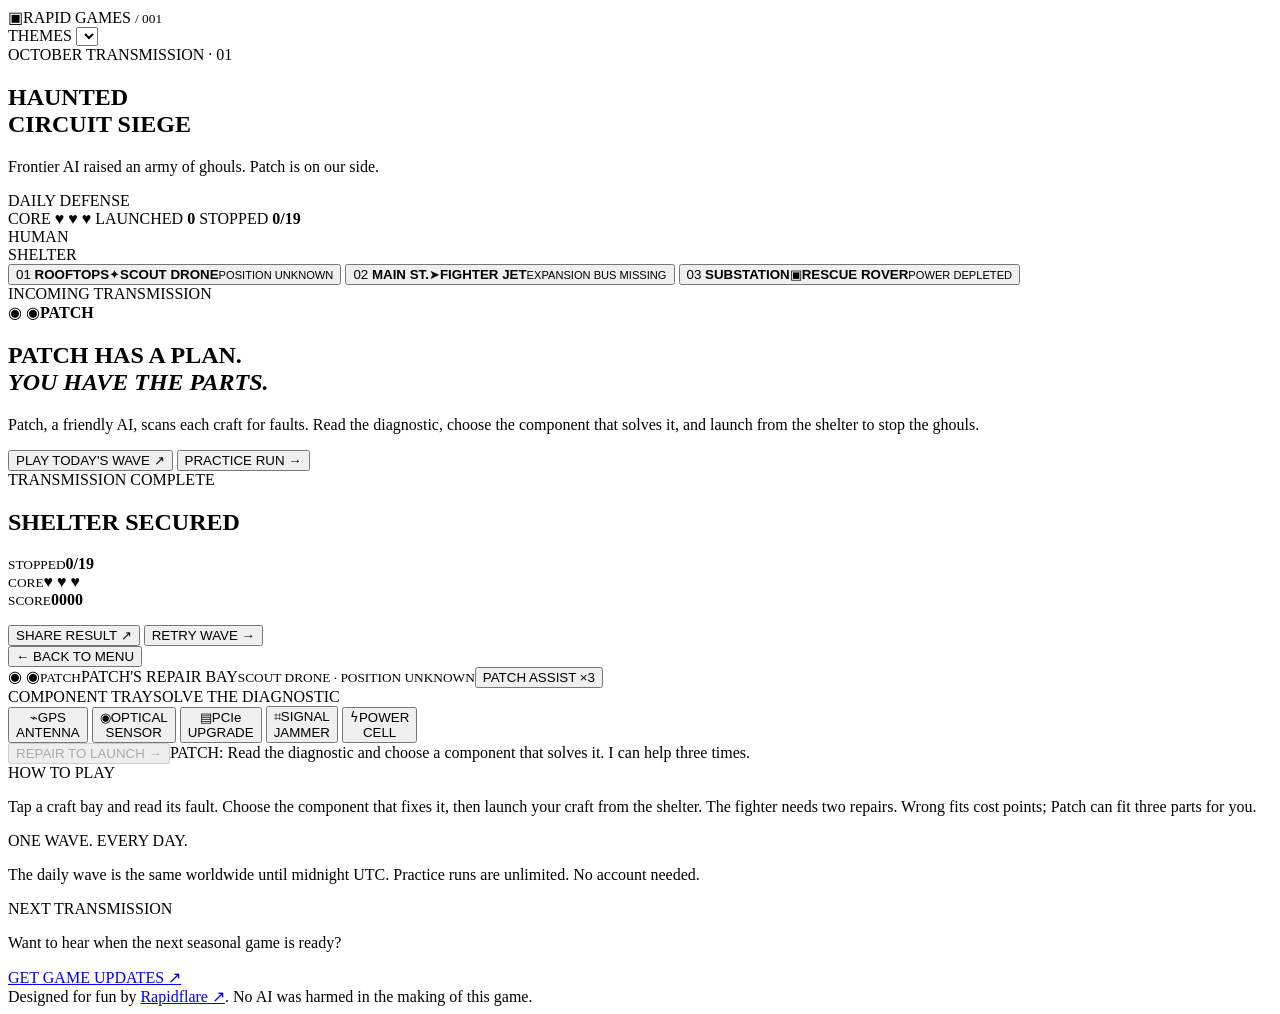
==== public/index.html @ 47bac05f "Update playful Rapidflare footer credit" ====
<!doctype html>
<html lang="en">
  <head>
    <meta charset="utf-8">
    <meta name="viewport" content="width=device-width, initial-scale=1, viewport-fit=cover">
    <meta name="theme-color" content="#141023">
    <meta name="description" content="A tiny daily arcade game. Help Patch repair friendly craft and launch them against a frontier AI's ghouls.">
    <meta property="og:title" content="Haunted Circuit Siege">
    <meta property="og:description" content="Patch needs your help. Repair friendly craft, launch them, and stop the frontier AI's ghouls.">
    <meta property="og:type" content="website">
    <title>Haunted Circuit Siege · Rapid Games</title>
    <link rel="icon" href="/favicon.svg" type="image/svg+xml">
    <link rel="stylesheet" href="/style.css">
    <script type="module" src="/game.mjs"></script>
  </head>
  <body data-theme="halloween">
    <div class="page-shell">
      <header class="masthead">
        <div class="brand"><span class="brand-mark" aria-hidden="true">▣</span><span>RAPID GAMES <small>/ 001</small></span></div>
        <label class="theme-picker">THEMES
          <select id="theme-select" aria-label="Current and upcoming themes"></select>
        </label>
      </header>

      <main>
        <section class="hero" aria-labelledby="game-title">
          <div class="signal-label"><span class="signal-dot"></span><span id="eyebrow">OCTOBER TRANSMISSION · 01</span></div>
          <h1 id="game-title">HAUNTED<br><span>CIRCUIT SIEGE</span></h1>
          <p id="subtitle" class="subtitle">Frontier AI raised an army of ghouls. Patch is on our side.</p>
        </section>

        <section class="cabinet" aria-label="Game cabinet">
          <div class="cabinet-top">
            <div class="cabinet-id"><span class="status-light"></span><span id="cabinet-label">DAILY DEFENSE</span><span id="day-label" class="day-label"></span></div>
            <div class="hud" aria-label="Game status">
              <span title="Shelter integrity">CORE <strong id="core-value">♥ ♥ ♥</strong></span>
              <span title="Friendly craft launched">LAUNCHED <strong id="launches-value">0</strong></span>
              <span title="Machines stopped">STOPPED <strong id="kills-value">0/19</strong></span>
            </div>
          </div>

          <div id="game-board" class="board" aria-label="Three defense lanes">
            <div class="board-grid" aria-hidden="true"></div>
            <div class="core-tower" aria-hidden="true"><span>HUMAN<br>SHELTER</span><i></i></div>
            <div class="moon" aria-hidden="true"></div>
            <div class="lane-list">
              <button class="lane selected" type="button" data-lane="0" aria-label="Select scout drone bay">
                <span class="lane-name">01 <b>ROOFTOPS</b></span><span class="rail"></span><span class="bay-card"><span class="craft-icon">✦</span><span class="bay-detail"><strong>SCOUT DRONE</strong><small class="requirement">POSITION UNKNOWN</small></span></span><span class="shot-layer"></span><span class="bot-layer"></span>
              </button>
              <button class="lane" type="button" data-lane="1" aria-label="Select fighter jet bay">
                <span class="lane-name">02 <b>MAIN ST.</b></span><span class="rail"></span><span class="bay-card"><span class="craft-icon">➤</span><span class="bay-detail"><strong>FIGHTER JET</strong><small class="requirement">EXPANSION BUS MISSING</small></span></span><span class="shot-layer"></span><span class="bot-layer"></span>
              </button>
              <button class="lane" type="button" data-lane="2" aria-label="Select rescue rover bay">
                <span class="lane-name">03 <b>SUBSTATION</b></span><span class="rail"></span><span class="bay-card"><span class="craft-icon">▣</span><span class="bay-detail"><strong>RESCUE ROVER</strong><small class="requirement">POWER DEPLETED</small></span></span><span class="shot-layer"></span><span class="bot-layer"></span>
              </button>
            </div>
            <div id="screen-overlay" class="screen-overlay">
              <div class="overlay-card" id="intro-card">
                <div class="tiny-kicker">INCOMING TRANSMISSION</div>
                <div class="ai-avatar" aria-hidden="true"><span>◉ ◉</span><b>PATCH</b></div>
                <h2 id="intro-heading">PATCH HAS A PLAN.<br><em>YOU HAVE THE PARTS.</em></h2>
                <p id="story">Patch, a friendly AI, scans each craft for faults. Read the diagnostic, choose the component that solves it, and launch from the shelter to stop the ghouls.</p>
                <div class="intro-actions">
                  <button id="daily-start" class="primary-button" type="button">PLAY TODAY'S WAVE <span>↗</span></button>
                  <button id="practice-start" class="text-button" type="button">PRACTICE RUN <span>→</span></button>
                </div>
              </div>
              <div class="overlay-card result-card hidden" id="result-card" aria-live="polite">
                <div class="tiny-kicker" id="result-kicker">TRANSMISSION COMPLETE</div>
                <h2 id="result-heading">SHELTER SECURED</h2>
                <p id="result-story"></p>
                <div class="result-stats"><div><small>STOPPED</small><strong id="result-kills">0/19</strong></div><div><small>CORE</small><strong id="result-core">♥ ♥ ♥</strong></div><div><small>SCORE</small><strong id="result-score">0000</strong></div></div>
                <p id="best-line" class="best-line"></p>
                <div class="intro-actions">
                  <button id="share-button" class="primary-button" type="button">SHARE RESULT <span>↗</span></button>
                  <button id="retry-button" class="text-button" type="button">RETRY WAVE <span>→</span></button>
                </div>
                <button id="home-button" class="home-button" type="button">← BACK TO MENU</button>
              </div>
            </div>
          </div>

          <div class="control-panel">
            <div class="panel-title"><span class="patch-face" aria-hidden="true">◉ ◉<small>PATCH</small></span><span>PATCH'S REPAIR BAY<small id="selected-bay" class="selected-bay">SCOUT DRONE · POSITION UNKNOWN</small></span><button id="assist-button" class="assist-button" type="button">PATCH ASSIST ×3</button></div>
            <div class="parts-title"><span>COMPONENT TRAY</span><span>SOLVE THE DIAGNOSTIC</span></div>
            <div class="parts-tray">
              <button type="button" class="part" data-part="gps"><span class="part-icon">⌁</span><span>GPS<br>ANTENNA</span></button>
              <button type="button" class="part" data-part="sensor"><span class="part-icon">◉</span><span>OPTICAL<br>SENSOR</span></button>
              <button type="button" class="part" data-part="pcie"><span class="part-icon">▤</span><span>PCIe<br>UPGRADE</span></button>
              <button type="button" class="part" data-part="jammer"><span class="part-icon">⌗</span><span>SIGNAL<br>JAMMER</span></button>
              <button type="button" class="part" data-part="power"><span class="part-icon">ϟ</span><span>POWER<br>CELL</span></button>
            </div>
            <div class="launch-row"><button id="launch-button" class="launch-button" type="button" disabled>REPAIR TO LAUNCH <span>→</span></button><span id="patch-message" class="patch-message" role="status">PATCH: Read the diagnostic and choose a component that solves it. I can help three times.</span></div>
          </div>
        </section>

        <div class="below-cabinet"><div><span class="micro-label">HOW TO PLAY</span><p>Tap a craft bay and read its fault. Choose the component that fixes it, then launch your craft from the shelter. The fighter needs two repairs. Wrong fits cost points; Patch can fit three parts for you.</p></div><div class="daily-note"><span class="micro-label">ONE WAVE. EVERY DAY.</span><p>The daily wave is the same worldwide until midnight UTC. Practice runs are unlimited. No account needed.</p></div></div>
        <aside class="updates-callout"><div><span class="micro-label">NEXT TRANSMISSION</span><p>Want to hear when the next seasonal game is ready?</p></div><a href="/updates.html">GET GAME UPDATES <span aria-hidden="true">↗</span></a></aside>
      </main>

      <footer>Designed for fun by <a href="https://www.rapidflare.ai/" target="_blank" rel="noopener noreferrer">Rapidflare <span aria-hidden="true">↗</span></a>. No AI was harmed in the making of this game.</footer>
    </div>
  </body>
</html>
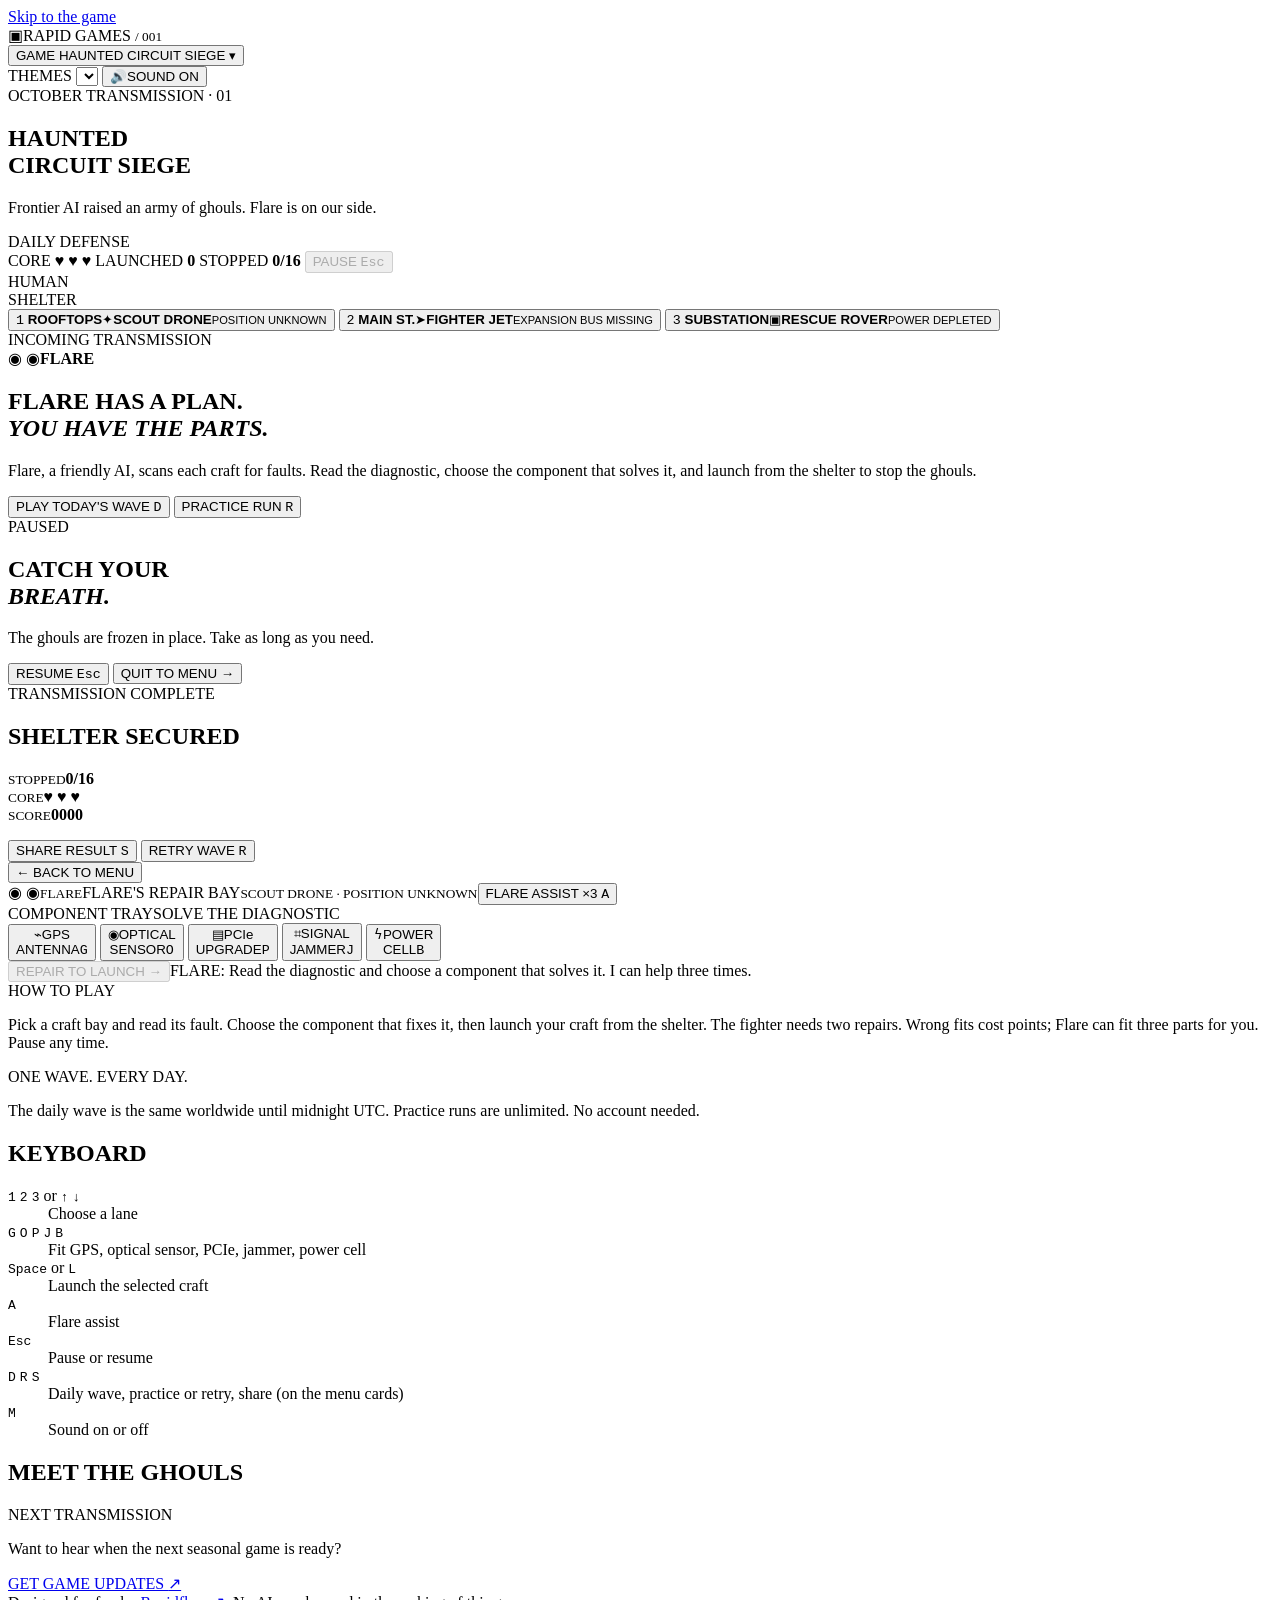
==== commit 96497e57: "Add Ten Questions Till Dawn and an accessibility and sound pass Ten Questions Till Dawn is a second " ====
--- a/public/index.html
+++ b/public/index.html
@@ -4,9 +4,9 @@
     <meta charset="utf-8">
     <meta name="viewport" content="width=device-width, initial-scale=1, viewport-fit=cover">
     <meta name="theme-color" content="#141023">
-    <meta name="description" content="A tiny daily arcade game. Help Patch repair friendly craft and launch them against a frontier AI's ghouls.">
+    <meta name="description" content="A tiny daily arcade game. Help Flare repair friendly craft and launch them against a frontier AI's ghouls.">
     <meta property="og:title" content="Haunted Circuit Siege">
-    <meta property="og:description" content="Patch needs your help. Repair friendly craft, launch them, and stop the frontier AI's ghouls.">
+    <meta property="og:description" content="Flare needs your help. Repair friendly craft, launch them, and stop the frontier AI's ghouls.">
     <meta property="og:type" content="website">
     <title>Haunted Circuit Siege · Rapid Games</title>
     <link rel="icon" href="/favicon.svg" type="image/svg+xml">
@@ -14,28 +14,37 @@
     <script type="module" src="/game.mjs"></script>
   </head>
   <body data-theme="halloween">
+    <a class="skip-link" href="#game-cabinet">Skip to the game</a>
     <div class="page-shell">
       <header class="masthead">
         <div class="brand"><span class="brand-mark" aria-hidden="true">▣</span><span>RAPID GAMES <small>/ 001</small></span></div>
-        <label class="theme-picker">THEMES
-          <select id="theme-select" aria-label="Current and upcoming themes"></select>
-        </label>
+        <div class="masthead-tools">
+          <nav class="game-picker" aria-label="Games">
+            <button id="game-menu-button" class="menu-button" type="button" aria-expanded="false" aria-controls="game-menu"><span class="menu-kicker">GAME</span> <span class="menu-current">HAUNTED CIRCUIT SIEGE</span> <span aria-hidden="true">▾</span></button>
+            <ul id="game-menu" class="game-menu" hidden></ul>
+          </nav>
+          <label class="theme-picker"><span>THEMES</span>
+            <select id="theme-select" aria-label="Current and upcoming themes"></select>
+          </label>
+          <button id="sound-toggle" class="sound-toggle" type="button" aria-pressed="true" aria-keyshortcuts="M"><span class="sound-icon" aria-hidden="true">🔊</span><span class="sound-label">SOUND ON</span></button>
+        </div>
       </header>
 
       <main>
         <section class="hero" aria-labelledby="game-title">
           <div class="signal-label"><span class="signal-dot"></span><span id="eyebrow">OCTOBER TRANSMISSION · 01</span></div>
           <h1 id="game-title">HAUNTED<br><span>CIRCUIT SIEGE</span></h1>
-          <p id="subtitle" class="subtitle">Frontier AI raised an army of ghouls. Patch is on our side.</p>
+          <p id="subtitle" class="subtitle">Frontier AI raised an army of ghouls. Flare is on our side.</p>
         </section>
 
-        <section class="cabinet" aria-label="Game cabinet">
+        <section id="game-cabinet" class="cabinet" aria-label="Game cabinet" tabindex="-1">
           <div class="cabinet-top">
             <div class="cabinet-id"><span class="status-light"></span><span id="cabinet-label">DAILY DEFENSE</span><span id="day-label" class="day-label"></span></div>
             <div class="hud" aria-label="Game status">
               <span title="Shelter integrity">CORE <strong id="core-value">♥ ♥ ♥</strong></span>
               <span title="Friendly craft launched">LAUNCHED <strong id="launches-value">0</strong></span>
-              <span title="Machines stopped">STOPPED <strong id="kills-value">0/19</strong></span>
+              <span title="Ghouls stopped">STOPPED <strong id="kills-value">0/16</strong></span>
+              <button id="pause-button" class="pause-button" type="button" aria-keyshortcuts="Escape" disabled>PAUSE <kbd aria-hidden="true">Esc</kbd></button>
             </div>
           </div>
 
@@ -44,36 +53,45 @@
             <div class="core-tower" aria-hidden="true"><span>HUMAN<br>SHELTER</span><i></i></div>
             <div class="moon" aria-hidden="true"></div>
             <div class="lane-list">
-              <button class="lane selected" type="button" data-lane="0" aria-label="Select scout drone bay">
-                <span class="lane-name">01 <b>ROOFTOPS</b></span><span class="rail"></span><span class="bay-card"><span class="craft-icon">✦</span><span class="bay-detail"><strong>SCOUT DRONE</strong><small class="requirement">POSITION UNKNOWN</small></span></span><span class="shot-layer"></span><span class="bot-layer"></span>
+              <button class="lane selected" type="button" data-lane="0" aria-keyshortcuts="1" aria-label="Select scout drone bay">
+                <span class="lane-name"><kbd aria-hidden="true">1</kbd> <b>ROOFTOPS</b></span><span class="rail"></span><span class="bay-card"><span class="craft-icon">✦</span><span class="bay-detail"><strong>SCOUT DRONE</strong><small class="requirement">POSITION UNKNOWN</small></span></span><span class="shot-layer"></span><span class="bot-layer"></span>
               </button>
-              <button class="lane" type="button" data-lane="1" aria-label="Select fighter jet bay">
-                <span class="lane-name">02 <b>MAIN ST.</b></span><span class="rail"></span><span class="bay-card"><span class="craft-icon">➤</span><span class="bay-detail"><strong>FIGHTER JET</strong><small class="requirement">EXPANSION BUS MISSING</small></span></span><span class="shot-layer"></span><span class="bot-layer"></span>
+              <button class="lane" type="button" data-lane="1" aria-keyshortcuts="2" aria-label="Select fighter jet bay">
+                <span class="lane-name"><kbd aria-hidden="true">2</kbd> <b>MAIN ST.</b></span><span class="rail"></span><span class="bay-card"><span class="craft-icon">➤</span><span class="bay-detail"><strong>FIGHTER JET</strong><small class="requirement">EXPANSION BUS MISSING</small></span></span><span class="shot-layer"></span><span class="bot-layer"></span>
               </button>
-              <button class="lane" type="button" data-lane="2" aria-label="Select rescue rover bay">
-                <span class="lane-name">03 <b>SUBSTATION</b></span><span class="rail"></span><span class="bay-card"><span class="craft-icon">▣</span><span class="bay-detail"><strong>RESCUE ROVER</strong><small class="requirement">POWER DEPLETED</small></span></span><span class="shot-layer"></span><span class="bot-layer"></span>
+              <button class="lane" type="button" data-lane="2" aria-keyshortcuts="3" aria-label="Select rescue rover bay">
+                <span class="lane-name"><kbd aria-hidden="true">3</kbd> <b>SUBSTATION</b></span><span class="rail"></span><span class="bay-card"><span class="craft-icon">▣</span><span class="bay-detail"><strong>RESCUE ROVER</strong><small class="requirement">POWER DEPLETED</small></span></span><span class="shot-layer"></span><span class="bot-layer"></span>
               </button>
             </div>
             <div id="screen-overlay" class="screen-overlay">
               <div class="overlay-card" id="intro-card">
                 <div class="tiny-kicker">INCOMING TRANSMISSION</div>
-                <div class="ai-avatar" aria-hidden="true"><span>◉ ◉</span><b>PATCH</b></div>
-                <h2 id="intro-heading">PATCH HAS A PLAN.<br><em>YOU HAVE THE PARTS.</em></h2>
-                <p id="story">Patch, a friendly AI, scans each craft for faults. Read the diagnostic, choose the component that solves it, and launch from the shelter to stop the ghouls.</p>
+                <div class="ai-avatar" aria-hidden="true"><span>◉ ◉</span><b>FLARE</b></div>
+                <h2 id="intro-heading">FLARE HAS A PLAN.<br><em>YOU HAVE THE PARTS.</em></h2>
+                <p id="story">Flare, a friendly AI, scans each craft for faults. Read the diagnostic, choose the component that solves it, and launch from the shelter to stop the ghouls.</p>
                 <div class="intro-actions">
-                  <button id="daily-start" class="primary-button" type="button">PLAY TODAY'S WAVE <span>↗</span></button>
-                  <button id="practice-start" class="text-button" type="button">PRACTICE RUN <span>→</span></button>
+                  <button id="daily-start" class="primary-button" type="button" aria-keyshortcuts="D">PLAY TODAY'S WAVE <kbd aria-hidden="true">D</kbd></button>
+                  <button id="practice-start" class="text-button" type="button" aria-keyshortcuts="R">PRACTICE RUN <kbd aria-hidden="true">R</kbd></button>
+                </div>
+              </div>
+              <div class="overlay-card hidden" id="pause-card">
+                <div class="tiny-kicker">PAUSED</div>
+                <h2>CATCH YOUR<br><em>BREATH.</em></h2>
+                <p>The ghouls are frozen in place. Take as long as you need.</p>
+                <div class="intro-actions">
+                  <button id="resume-button" class="primary-button" type="button" aria-keyshortcuts="Escape">RESUME <kbd aria-hidden="true">Esc</kbd></button>
+                  <button id="quit-button" class="text-button" type="button">QUIT TO MENU <span>→</span></button>
                 </div>
               </div>
               <div class="overlay-card result-card hidden" id="result-card" aria-live="polite">
                 <div class="tiny-kicker" id="result-kicker">TRANSMISSION COMPLETE</div>
                 <h2 id="result-heading">SHELTER SECURED</h2>
                 <p id="result-story"></p>
-                <div class="result-stats"><div><small>STOPPED</small><strong id="result-kills">0/19</strong></div><div><small>CORE</small><strong id="result-core">♥ ♥ ♥</strong></div><div><small>SCORE</small><strong id="result-score">0000</strong></div></div>
+                <div class="result-stats"><div><small>STOPPED</small><strong id="result-kills">0/16</strong></div><div><small>CORE</small><strong id="result-core">♥ ♥ ♥</strong></div><div><small>SCORE</small><strong id="result-score">0000</strong></div></div>
                 <p id="best-line" class="best-line"></p>
                 <div class="intro-actions">
-                  <button id="share-button" class="primary-button" type="button">SHARE RESULT <span>↗</span></button>
-                  <button id="retry-button" class="text-button" type="button">RETRY WAVE <span>→</span></button>
+                  <button id="share-button" class="primary-button" type="button" aria-keyshortcuts="S">SHARE RESULT <kbd aria-hidden="true">S</kbd></button>
+                  <button id="retry-button" class="text-button" type="button" aria-keyshortcuts="R">RETRY WAVE <kbd aria-hidden="true">R</kbd></button>
                 </div>
                 <button id="home-button" class="home-button" type="button">← BACK TO MENU</button>
               </div>
@@ -81,20 +99,39 @@
           </div>
 
           <div class="control-panel">
-            <div class="panel-title"><span class="patch-face" aria-hidden="true">◉ ◉<small>PATCH</small></span><span>PATCH'S REPAIR BAY<small id="selected-bay" class="selected-bay">SCOUT DRONE · POSITION UNKNOWN</small></span><button id="assist-button" class="assist-button" type="button">PATCH ASSIST ×3</button></div>
+            <div class="panel-title"><span class="patch-face" aria-hidden="true">◉ ◉<small>FLARE</small></span><span>FLARE'S REPAIR BAY<small id="selected-bay" class="selected-bay">SCOUT DRONE · POSITION UNKNOWN</small></span><button id="assist-button" class="assist-button" type="button" aria-keyshortcuts="A">FLARE ASSIST ×3 <kbd aria-hidden="true">A</kbd></button></div>
             <div class="parts-title"><span>COMPONENT TRAY</span><span>SOLVE THE DIAGNOSTIC</span></div>
             <div class="parts-tray">
-              <button type="button" class="part" data-part="gps"><span class="part-icon">⌁</span><span>GPS<br>ANTENNA</span></button>
-              <button type="button" class="part" data-part="sensor"><span class="part-icon">◉</span><span>OPTICAL<br>SENSOR</span></button>
-              <button type="button" class="part" data-part="pcie"><span class="part-icon">▤</span><span>PCIe<br>UPGRADE</span></button>
-              <button type="button" class="part" data-part="jammer"><span class="part-icon">⌗</span><span>SIGNAL<br>JAMMER</span></button>
-              <button type="button" class="part" data-part="power"><span class="part-icon">ϟ</span><span>POWER<br>CELL</span></button>
+              <button type="button" class="part" data-part="gps" aria-keyshortcuts="G"><span class="part-icon">⌁</span><span>GPS<br>ANTENNA</span><kbd aria-hidden="true">G</kbd></button>
+              <button type="button" class="part" data-part="sensor" aria-keyshortcuts="O"><span class="part-icon">◉</span><span>OPTICAL<br>SENSOR</span><kbd aria-hidden="true">O</kbd></button>
+              <button type="button" class="part" data-part="pcie" aria-keyshortcuts="P"><span class="part-icon">▤</span><span>PCIe<br>UPGRADE</span><kbd aria-hidden="true">P</kbd></button>
+              <button type="button" class="part" data-part="jammer" aria-keyshortcuts="J"><span class="part-icon">⌗</span><span>SIGNAL<br>JAMMER</span><kbd aria-hidden="true">J</kbd></button>
+              <button type="button" class="part" data-part="power" aria-keyshortcuts="B"><span class="part-icon">ϟ</span><span>POWER<br>CELL</span><kbd aria-hidden="true">B</kbd></button>
             </div>
-            <div class="launch-row"><button id="launch-button" class="launch-button" type="button" disabled>REPAIR TO LAUNCH <span>→</span></button><span id="patch-message" class="patch-message" role="status">PATCH: Read the diagnostic and choose a component that solves it. I can help three times.</span></div>
+            <div class="launch-row"><button id="launch-button" class="launch-button" type="button" aria-keyshortcuts="L Space" disabled>REPAIR TO LAUNCH <span>→</span></button><span id="patch-message" class="patch-message" role="status">FLARE: Read the diagnostic and choose a component that solves it. I can help three times.</span></div>
           </div>
         </section>
 
-        <div class="below-cabinet"><div><span class="micro-label">HOW TO PLAY</span><p>Tap a craft bay and read its fault. Choose the component that fixes it, then launch your craft from the shelter. The fighter needs two repairs. Wrong fits cost points; Patch can fit three parts for you.</p></div><div class="daily-note"><span class="micro-label">ONE WAVE. EVERY DAY.</span><p>The daily wave is the same worldwide until midnight UTC. Practice runs are unlimited. No account needed.</p></div></div>
+        <div class="below-cabinet"><div><span class="micro-label">HOW TO PLAY</span><p>Pick a craft bay and read its fault. Choose the component that fixes it, then launch your craft from the shelter. The fighter needs two repairs. Wrong fits cost points; Flare can fit three parts for you. Pause any time.</p></div><div class="daily-note"><span class="micro-label">ONE WAVE. EVERY DAY.</span><p>The daily wave is the same worldwide until midnight UTC. Practice runs are unlimited. No account needed.</p></div></div>
+
+        <section class="info-grid" aria-label="Keyboard shortcuts and ghouls">
+          <div class="info-card">
+            <h2 class="micro-label">KEYBOARD</h2>
+            <dl class="key-list">
+              <div><dt><kbd>1</kbd> <kbd>2</kbd> <kbd>3</kbd> or <kbd>↑</kbd> <kbd>↓</kbd></dt><dd>Choose a lane</dd></div>
+              <div><dt><kbd>G</kbd> <kbd>O</kbd> <kbd>P</kbd> <kbd>J</kbd> <kbd>B</kbd></dt><dd>Fit GPS, optical sensor, PCIe, jammer, power cell</dd></div>
+              <div><dt><kbd>Space</kbd> or <kbd>L</kbd></dt><dd>Launch the selected craft</dd></div>
+              <div><dt><kbd>A</kbd></dt><dd>Flare assist</dd></div>
+              <div><dt><kbd>Esc</kbd></dt><dd>Pause or resume</dd></div>
+              <div><dt><kbd>D</kbd> <kbd>R</kbd> <kbd>S</kbd></dt><dd>Daily wave, practice or retry, share (on the menu cards)</dd></div>
+              <div><dt><kbd>M</kbd></dt><dd>Sound on or off</dd></div>
+            </dl>
+          </div>
+          <div class="info-card">
+            <h2 class="micro-label">MEET THE GHOULS</h2>
+            <ul id="ghoul-list" class="ghoul-list"></ul>
+          </div>
+        </section>
         <aside class="updates-callout"><div><span class="micro-label">NEXT TRANSMISSION</span><p>Want to hear when the next seasonal game is ready?</p></div><a href="/updates.html">GET GAME UPDATES <span aria-hidden="true">↗</span></a></aside>
       </main>
 
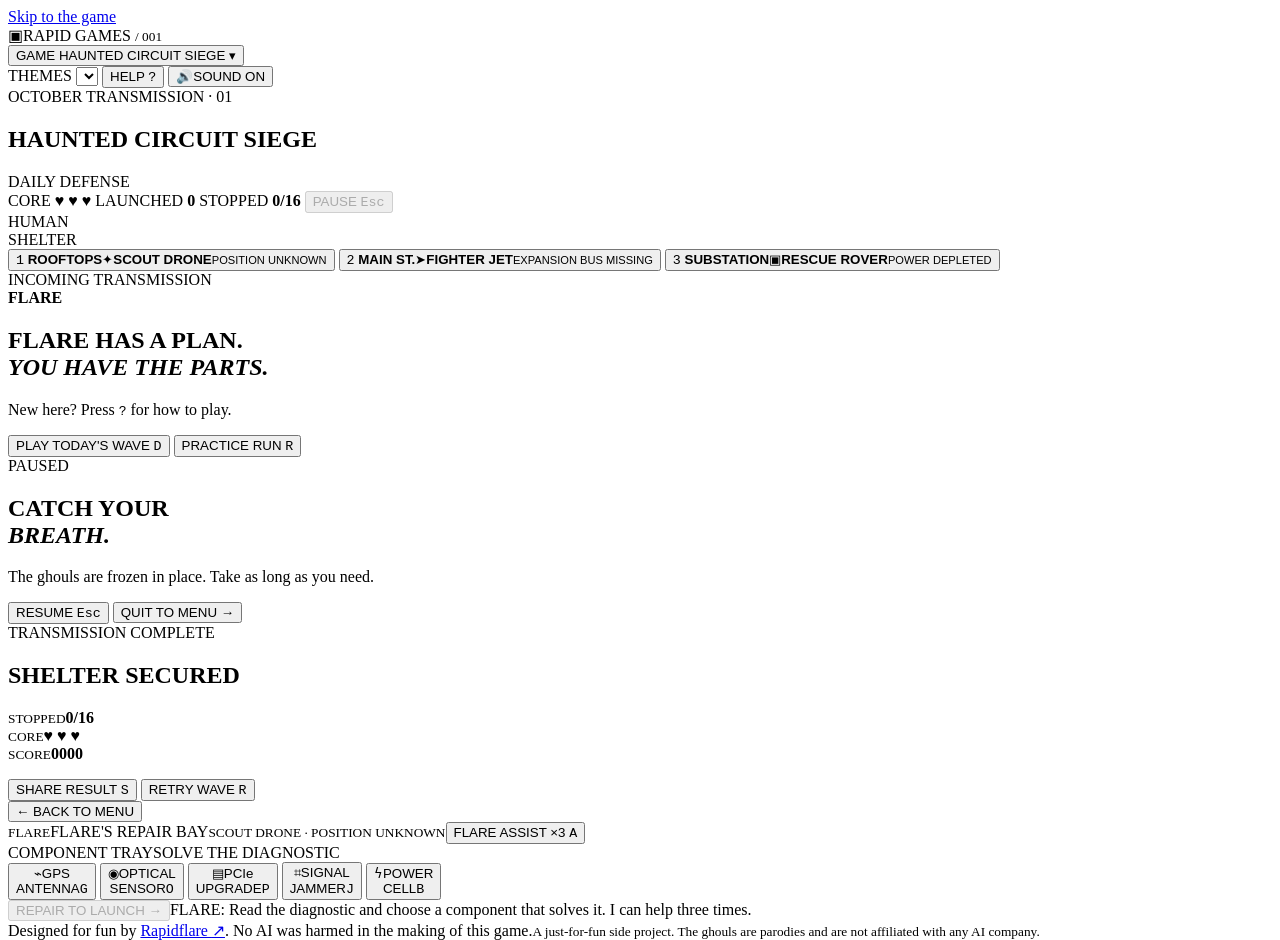
==== commit ab3a12fb: "Keep the games out of search, add share cards, and declutter the pages Every page is noindex (meta t" ====
--- a/public/index.html
+++ b/public/index.html
@@ -4,10 +4,21 @@
     <meta charset="utf-8">
     <meta name="viewport" content="width=device-width, initial-scale=1, viewport-fit=cover">
     <meta name="theme-color" content="#141023">
-    <meta name="description" content="A tiny daily arcade game. Help Flare repair friendly craft and launch them against a frontier AI's ghouls.">
+    <meta name="description" content="A just-for-fun daily arcade game. Help Flare repair friendly craft and launch them against a frontier AI's ghouls.">
+    <meta name="robots" content="noindex">
+    <meta property="og:site_name" content="Rapid Games">
     <meta property="og:title" content="Haunted Circuit Siege">
-    <meta property="og:description" content="Flare needs your help. Repair friendly craft, launch them, and stop the frontier AI's ghouls.">
+    <meta property="og:description" content="A just-for-fun Halloween arcade game from the Rapidflare team. Repair friendly craft with Flare and stop the ghouls.">
     <meta property="og:type" content="website">
+    <meta property="og:url" content="https://games.rapidflare.ai/">
+    <meta property="og:image" content="https://games.rapidflare.ai/og/circuit-siege.png">
+    <meta property="og:image:width" content="1200">
+    <meta property="og:image:height" content="630">
+    <meta property="og:image:alt" content="Haunted Circuit Siege: four cartoon ghouls march on a human shelter.">
+    <meta name="twitter:card" content="summary_large_image">
+    <meta name="twitter:title" content="Haunted Circuit Siege">
+    <meta name="twitter:description" content="A just-for-fun Halloween arcade game from the Rapidflare team.">
+    <meta name="twitter:image" content="https://games.rapidflare.ai/og/circuit-siege.png">
     <title>Haunted Circuit Siege · Rapid Games</title>
     <link rel="icon" href="/favicon.svg" type="image/svg+xml">
     <link rel="stylesheet" href="/style.css">
@@ -26,15 +37,15 @@
           <label class="theme-picker"><span>THEMES</span>
             <select id="theme-select" aria-label="Current and upcoming themes"></select>
           </label>
+          <button id="help-button" class="menu-button help-button" type="button" aria-haspopup="dialog" aria-keyshortcuts="?"><span class="help-label">HELP</span> <kbd aria-hidden="true">?</kbd></button>
           <button id="sound-toggle" class="sound-toggle" type="button" aria-pressed="true" aria-keyshortcuts="M"><span class="sound-icon" aria-hidden="true">🔊</span><span class="sound-label">SOUND ON</span></button>
         </div>
       </header>
 
       <main>
-        <section class="hero" aria-labelledby="game-title">
+        <section class="hero compact" aria-labelledby="game-title">
           <div class="signal-label"><span class="signal-dot"></span><span id="eyebrow">OCTOBER TRANSMISSION · 01</span></div>
-          <h1 id="game-title">HAUNTED<br><span>CIRCUIT SIEGE</span></h1>
-          <p id="subtitle" class="subtitle">Frontier AI raised an army of ghouls. Flare is on our side.</p>
+          <h1 id="game-title">HAUNTED <span>CIRCUIT SIEGE</span></h1>
         </section>
 
         <section id="game-cabinet" class="cabinet" aria-label="Game cabinet" tabindex="-1">
@@ -66,9 +77,9 @@
             <div id="screen-overlay" class="screen-overlay">
               <div class="overlay-card" id="intro-card">
                 <div class="tiny-kicker">INCOMING TRANSMISSION</div>
-                <div class="ai-avatar" aria-hidden="true"><span>◉ ◉</span><b>FLARE</b></div>
+                <div class="ai-avatar flare-avatar" aria-hidden="true"><span class="flare-icon" data-flare-tool="wrench"></span><b>FLARE</b></div>
                 <h2 id="intro-heading">FLARE HAS A PLAN.<br><em>YOU HAVE THE PARTS.</em></h2>
-                <p id="story">Flare, a friendly AI, scans each craft for faults. Read the diagnostic, choose the component that solves it, and launch from the shelter to stop the ghouls.</p>
+                <p class="intro-hint">New here? Press <kbd>?</kbd> for how to play.</p>
                 <div class="intro-actions">
                   <button id="daily-start" class="primary-button" type="button" aria-keyshortcuts="D">PLAY TODAY'S WAVE <kbd aria-hidden="true">D</kbd></button>
                   <button id="practice-start" class="text-button" type="button" aria-keyshortcuts="R">PRACTICE RUN <kbd aria-hidden="true">R</kbd></button>
@@ -99,7 +110,7 @@
           </div>
 
           <div class="control-panel">
-            <div class="panel-title"><span class="patch-face" aria-hidden="true">◉ ◉<small>FLARE</small></span><span>FLARE'S REPAIR BAY<small id="selected-bay" class="selected-bay">SCOUT DRONE · POSITION UNKNOWN</small></span><button id="assist-button" class="assist-button" type="button" aria-keyshortcuts="A">FLARE ASSIST ×3 <kbd aria-hidden="true">A</kbd></button></div>
+            <div class="panel-title"><span class="patch-face flare-avatar" aria-hidden="true"><span class="flare-icon" data-flare-tool="wrench"></span><small>FLARE</small></span><span>FLARE'S REPAIR BAY<small id="selected-bay" class="selected-bay">SCOUT DRONE · POSITION UNKNOWN</small></span><button id="assist-button" class="assist-button" type="button" aria-keyshortcuts="A">FLARE ASSIST ×3 <kbd aria-hidden="true">A</kbd></button></div>
             <div class="parts-title"><span>COMPONENT TRAY</span><span>SOLVE THE DIAGNOSTIC</span></div>
             <div class="parts-tray">
               <button type="button" class="part" data-part="gps" aria-keyshortcuts="G"><span class="part-icon">⌁</span><span>GPS<br>ANTENNA</span><kbd aria-hidden="true">G</kbd></button>
@@ -112,30 +123,51 @@
           </div>
         </section>
 
-        <div class="below-cabinet"><div><span class="micro-label">HOW TO PLAY</span><p>Pick a craft bay and read its fault. Choose the component that fixes it, then launch your craft from the shelter. The fighter needs two repairs. Wrong fits cost points; Flare can fit three parts for you. Pause any time.</p></div><div class="daily-note"><span class="micro-label">ONE WAVE. EVERY DAY.</span><p>The daily wave is the same worldwide until midnight UTC. Practice runs are unlimited. No account needed.</p></div></div>
-
-        <section class="info-grid" aria-label="Keyboard shortcuts and ghouls">
-          <div class="info-card">
-            <h2 class="micro-label">KEYBOARD</h2>
-            <dl class="key-list">
-              <div><dt><kbd>1</kbd> <kbd>2</kbd> <kbd>3</kbd> or <kbd>↑</kbd> <kbd>↓</kbd></dt><dd>Choose a lane</dd></div>
-              <div><dt><kbd>G</kbd> <kbd>O</kbd> <kbd>P</kbd> <kbd>J</kbd> <kbd>B</kbd></dt><dd>Fit GPS, optical sensor, PCIe, jammer, power cell</dd></div>
-              <div><dt><kbd>Space</kbd> or <kbd>L</kbd></dt><dd>Launch the selected craft</dd></div>
-              <div><dt><kbd>A</kbd></dt><dd>Flare assist</dd></div>
-              <div><dt><kbd>Esc</kbd></dt><dd>Pause or resume</dd></div>
-              <div><dt><kbd>D</kbd> <kbd>R</kbd> <kbd>S</kbd></dt><dd>Daily wave, practice or retry, share (on the menu cards)</dd></div>
-              <div><dt><kbd>M</kbd></dt><dd>Sound on or off</dd></div>
-            </dl>
-          </div>
-          <div class="info-card">
-            <h2 class="micro-label">MEET THE GHOULS</h2>
-            <ul id="ghoul-list" class="ghoul-list"></ul>
-          </div>
-        </section>
-        <aside class="updates-callout"><div><span class="micro-label">NEXT TRANSMISSION</span><p>Want to hear when the next seasonal game is ready?</p></div><a href="/updates.html">GET GAME UPDATES <span aria-hidden="true">↗</span></a></aside>
       </main>
 
-      <footer>Designed for fun by <a href="https://www.rapidflare.ai/" target="_blank" rel="noopener noreferrer">Rapidflare <span aria-hidden="true">↗</span></a>. No AI was harmed in the making of this game.</footer>
+      <footer>Designed for fun by <a href="https://www.rapidflare.ai/" target="_blank" rel="noopener noreferrer">Rapidflare <span aria-hidden="true">↗</span></a>. No AI was harmed in the making of this game.<small class="disclaimer">A just-for-fun side project. The ghouls are parodies and are not affiliated with any AI company.</small></footer>
     </div>
+
+    <dialog id="splash" class="splash" aria-labelledby="splash-title">
+      <div class="splash-inner">
+        <div class="signal-label"><span class="signal-dot"></span><span id="splash-eyebrow">OCTOBER TRANSMISSION · 01</span></div>
+        <h2 id="splash-title" class="splash-title">HAUNTED<br><span>CIRCUIT SIEGE</span></h2>
+        <p id="subtitle" class="subtitle">Frontier AI raised an army of ghouls. Flare is on our side.</p>
+        <div class="splash-cast" aria-hidden="true"><span class="splash-flare"><span class="flare-icon" data-flare-tool="wrench"></span><b>FLARE</b></span><span class="versus">VS</span><div id="splash-ghouls" class="splash-ghouls"></div></div>
+        <p id="story" class="splash-story">Flare, a friendly AI, scans each craft for faults. Read the diagnostic, choose the component that solves it, and launch from the shelter to stop the ghouls.</p>
+        <div class="intro-actions">
+          <button class="primary-button" type="button" data-action="daily" data-shortcut="d" aria-keyshortcuts="D" autofocus>PLAY TODAY'S WAVE <kbd aria-hidden="true">D</kbd></button>
+          <button class="text-button" type="button" data-action="practice" data-shortcut="r" aria-keyshortcuts="R">PRACTICE RUN <kbd aria-hidden="true">R</kbd></button>
+        </div>
+        <div class="splash-links">
+          <button class="home-button" type="button" data-action="help" data-shortcut="?" aria-keyshortcuts="?">HOW TO PLAY &amp; SHORTCUTS <kbd aria-hidden="true">?</kbd></button>
+          <button class="home-button" type="button" data-action="close" aria-keyshortcuts="Escape">JUST LOOK AROUND <kbd aria-hidden="true">Esc</kbd></button>
+        </div>
+        <p class="splash-note">A just-for-fun side project. The ghouls are parodies and are not affiliated with any AI company.</p>
+      </div>
+    </dialog>
+
+    <dialog id="help-panel" class="help-panel" aria-labelledby="help-title">
+      <div class="help-head"><h2 id="help-title">HOW TO PLAY</h2><button type="button" class="help-close" data-action="close" aria-label="Close help"><span aria-hidden="true">✕</span> <kbd aria-hidden="true">Esc</kbd></button></div>
+      <p>Pick a craft bay and read its fault. Choose the component that fixes it, then launch your craft from the shelter. The fighter needs two repairs. Wrong fits cost points; Flare can fit three parts for you. Opening this panel pauses the game.</p>
+      <p class="help-note"><strong>One wave, every day.</strong> The daily wave is the same worldwide until midnight UTC. Practice runs are unlimited. No account needed.</p>
+      <h3 class="micro-label">KEYBOARD</h3>
+      <dl class="key-list">
+        <div><dt><kbd>1</kbd> <kbd>2</kbd> <kbd>3</kbd> or <kbd>↑</kbd> <kbd>↓</kbd></dt><dd>Choose a lane</dd></div>
+        <div><dt><kbd>G</kbd> <kbd>O</kbd> <kbd>P</kbd> <kbd>J</kbd> <kbd>B</kbd></dt><dd>Fit GPS, optical sensor, PCIe, jammer, power cell</dd></div>
+        <div><dt><kbd>Space</kbd> or <kbd>L</kbd></dt><dd>Launch the selected craft</dd></div>
+        <div><dt><kbd>A</kbd></dt><dd>Flare assist</dd></div>
+        <div><dt><kbd>Esc</kbd></dt><dd>Pause or resume; close this panel</dd></div>
+        <div><dt><kbd>D</kbd> <kbd>R</kbd> <kbd>S</kbd></dt><dd>Daily wave, practice or retry, share (on the menu cards)</dd></div>
+        <div><dt><kbd>?</kbd></dt><dd>Open this help</dd></div>
+        <div><dt><kbd>M</kbd></dt><dd>Sound on or off</dd></div>
+      </dl>
+      <h3 class="micro-label">MEET THE GHOULS</h3>
+      <ul id="ghoul-list" class="ghoul-list"></ul>
+      <div class="help-actions">
+        <button class="text-button" type="button" data-action="splash">SHOW THE WELCOME SCREEN <span>→</span></button>
+        <a class="back-link" href="/updates.html">GET GAME UPDATES <span aria-hidden="true">↗</span></a>
+      </div>
+    </dialog>
   </body>
 </html>
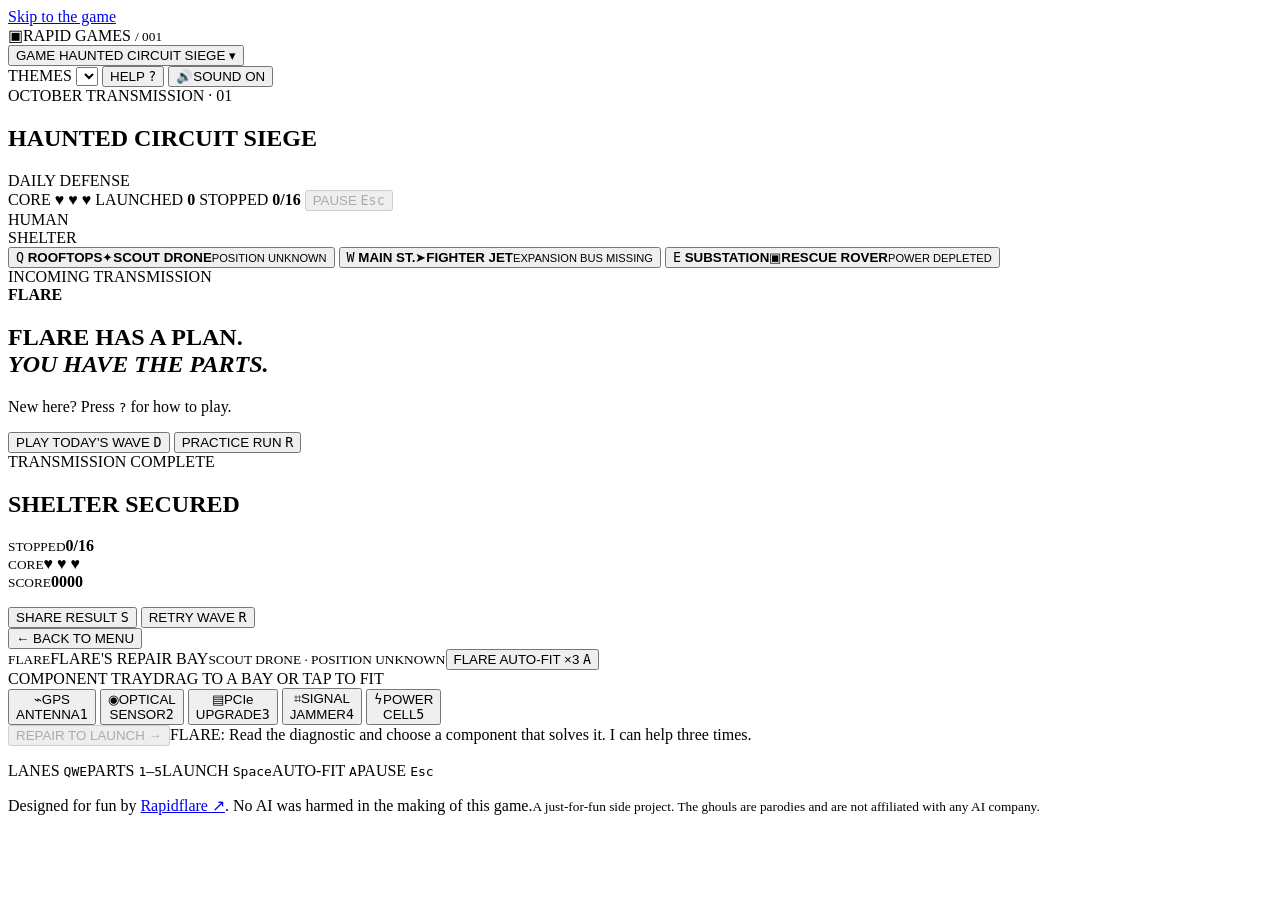
==== commit 2af5319a: "Improve Circuit Siege controls and paused planning" ====
--- a/public/index.html
+++ b/public/index.html
@@ -64,16 +64,17 @@
             <div class="core-tower" aria-hidden="true"><span>HUMAN<br>SHELTER</span><i></i></div>
             <div class="moon" aria-hidden="true"></div>
             <div class="lane-list">
-              <button class="lane selected" type="button" data-lane="0" aria-keyshortcuts="1" aria-label="Select scout drone bay">
-                <span class="lane-name"><kbd aria-hidden="true">1</kbd> <b>ROOFTOPS</b></span><span class="rail"></span><span class="bay-card"><span class="craft-icon">✦</span><span class="bay-detail"><strong>SCOUT DRONE</strong><small class="requirement">POSITION UNKNOWN</small></span></span><span class="shot-layer"></span><span class="bot-layer"></span>
+              <button class="lane selected" type="button" data-lane="0" aria-keyshortcuts="Q" aria-label="Select scout drone bay">
+                <span class="lane-name"><kbd aria-hidden="true">Q</kbd> <b>ROOFTOPS</b></span><span class="rail"></span><span class="bay-card"><span class="craft-icon">✦</span><span class="bay-detail"><strong>SCOUT DRONE</strong><small class="requirement">POSITION UNKNOWN</small></span></span><span class="shot-layer"></span><span class="bot-layer"></span>
               </button>
-              <button class="lane" type="button" data-lane="1" aria-keyshortcuts="2" aria-label="Select fighter jet bay">
-                <span class="lane-name"><kbd aria-hidden="true">2</kbd> <b>MAIN ST.</b></span><span class="rail"></span><span class="bay-card"><span class="craft-icon">➤</span><span class="bay-detail"><strong>FIGHTER JET</strong><small class="requirement">EXPANSION BUS MISSING</small></span></span><span class="shot-layer"></span><span class="bot-layer"></span>
+              <button class="lane" type="button" data-lane="1" aria-keyshortcuts="W" aria-label="Select fighter jet bay">
+                <span class="lane-name"><kbd aria-hidden="true">W</kbd> <b>MAIN ST.</b></span><span class="rail"></span><span class="bay-card"><span class="craft-icon">➤</span><span class="bay-detail"><strong>FIGHTER JET</strong><small class="requirement">EXPANSION BUS MISSING</small></span></span><span class="shot-layer"></span><span class="bot-layer"></span>
               </button>
-              <button class="lane" type="button" data-lane="2" aria-keyshortcuts="3" aria-label="Select rescue rover bay">
-                <span class="lane-name"><kbd aria-hidden="true">3</kbd> <b>SUBSTATION</b></span><span class="rail"></span><span class="bay-card"><span class="craft-icon">▣</span><span class="bay-detail"><strong>RESCUE ROVER</strong><small class="requirement">POWER DEPLETED</small></span></span><span class="shot-layer"></span><span class="bot-layer"></span>
+              <button class="lane" type="button" data-lane="2" aria-keyshortcuts="E" aria-label="Select rescue rover bay">
+                <span class="lane-name"><kbd aria-hidden="true">E</kbd> <b>SUBSTATION</b></span><span class="rail"></span><span class="bay-card"><span class="craft-icon">▣</span><span class="bay-detail"><strong>RESCUE ROVER</strong><small class="requirement">POWER DEPLETED</small></span></span><span class="shot-layer"></span><span class="bot-layer"></span>
               </button>
             </div>
+            <div id="pause-banner" class="pause-banner" hidden><span><strong>PAUSED · FIT OR LAUNCH TO RESUME</strong></span><button id="resume-button" type="button">RESUME</button><button id="quit-button" type="button">QUIT</button></div>
             <div id="screen-overlay" class="screen-overlay">
               <div class="overlay-card" id="intro-card">
                 <div class="tiny-kicker">INCOMING TRANSMISSION</div>
@@ -83,15 +84,6 @@
                 <div class="intro-actions">
                   <button id="daily-start" class="primary-button" type="button" aria-keyshortcuts="D">PLAY TODAY'S WAVE <kbd aria-hidden="true">D</kbd></button>
                   <button id="practice-start" class="text-button" type="button" aria-keyshortcuts="R">PRACTICE RUN <kbd aria-hidden="true">R</kbd></button>
-                </div>
-              </div>
-              <div class="overlay-card hidden" id="pause-card">
-                <div class="tiny-kicker">PAUSED</div>
-                <h2>CATCH YOUR<br><em>BREATH.</em></h2>
-                <p>The ghouls are frozen in place. Take as long as you need.</p>
-                <div class="intro-actions">
-                  <button id="resume-button" class="primary-button" type="button" aria-keyshortcuts="Escape">RESUME <kbd aria-hidden="true">Esc</kbd></button>
-                  <button id="quit-button" class="text-button" type="button">QUIT TO MENU <span>→</span></button>
                 </div>
               </div>
               <div class="overlay-card result-card hidden" id="result-card" aria-live="polite">
@@ -110,16 +102,17 @@
           </div>
 
           <div class="control-panel">
-            <div class="panel-title"><span class="patch-face flare-avatar" aria-hidden="true"><span class="flare-icon" data-flare-tool="wrench"></span><small>FLARE</small></span><span>FLARE'S REPAIR BAY<small id="selected-bay" class="selected-bay">SCOUT DRONE · POSITION UNKNOWN</small></span><button id="assist-button" class="assist-button" type="button" aria-keyshortcuts="A">FLARE ASSIST ×3 <kbd aria-hidden="true">A</kbd></button></div>
-            <div class="parts-title"><span>COMPONENT TRAY</span><span>SOLVE THE DIAGNOSTIC</span></div>
+            <div class="panel-title"><span class="flare-face flare-avatar" aria-hidden="true"><span class="flare-icon" data-flare-tool="wrench"></span><small>FLARE</small></span><span>FLARE'S REPAIR BAY<small id="selected-bay" class="selected-bay">SCOUT DRONE · POSITION UNKNOWN</small></span><button id="assist-button" class="assist-button" type="button" aria-keyshortcuts="A" title="Flare fits one correct component in the selected bay. Three uses per wave.">FLARE AUTO-FIT ×3 <kbd aria-hidden="true">A</kbd></button></div>
+            <div class="parts-title"><span>COMPONENT TRAY</span><span>DRAG TO A BAY OR TAP TO FIT</span></div>
             <div class="parts-tray">
-              <button type="button" class="part" data-part="gps" aria-keyshortcuts="G"><span class="part-icon">⌁</span><span>GPS<br>ANTENNA</span><kbd aria-hidden="true">G</kbd></button>
-              <button type="button" class="part" data-part="sensor" aria-keyshortcuts="O"><span class="part-icon">◉</span><span>OPTICAL<br>SENSOR</span><kbd aria-hidden="true">O</kbd></button>
-              <button type="button" class="part" data-part="pcie" aria-keyshortcuts="P"><span class="part-icon">▤</span><span>PCIe<br>UPGRADE</span><kbd aria-hidden="true">P</kbd></button>
-              <button type="button" class="part" data-part="jammer" aria-keyshortcuts="J"><span class="part-icon">⌗</span><span>SIGNAL<br>JAMMER</span><kbd aria-hidden="true">J</kbd></button>
-              <button type="button" class="part" data-part="power" aria-keyshortcuts="B"><span class="part-icon">ϟ</span><span>POWER<br>CELL</span><kbd aria-hidden="true">B</kbd></button>
+              <button type="button" class="part" data-part="gps" draggable="true" aria-keyshortcuts="1"><span class="part-icon">⌁</span><span>GPS<br>ANTENNA</span><kbd aria-hidden="true">1</kbd></button>
+              <button type="button" class="part" data-part="sensor" draggable="true" aria-keyshortcuts="2"><span class="part-icon">◉</span><span>OPTICAL<br>SENSOR</span><kbd aria-hidden="true">2</kbd></button>
+              <button type="button" class="part" data-part="pcie" draggable="true" aria-keyshortcuts="3"><span class="part-icon">▤</span><span>PCIe<br>UPGRADE</span><kbd aria-hidden="true">3</kbd></button>
+              <button type="button" class="part" data-part="jammer" draggable="true" aria-keyshortcuts="4"><span class="part-icon">⌗</span><span>SIGNAL<br>JAMMER</span><kbd aria-hidden="true">4</kbd></button>
+              <button type="button" class="part" data-part="power" draggable="true" aria-keyshortcuts="5"><span class="part-icon">ϟ</span><span>POWER<br>CELL</span><kbd aria-hidden="true">5</kbd></button>
             </div>
-            <div class="launch-row"><button id="launch-button" class="launch-button" type="button" aria-keyshortcuts="L Space" disabled>REPAIR TO LAUNCH <span>→</span></button><span id="patch-message" class="patch-message" role="status">FLARE: Read the diagnostic and choose a component that solves it. I can help three times.</span></div>
+            <div class="launch-row"><button id="launch-button" class="launch-button" type="button" aria-keyshortcuts="L Space" disabled>REPAIR TO LAUNCH <span>→</span></button><span id="flare-message" class="flare-message" role="status">FLARE: Read the diagnostic and choose a component that solves it. I can help three times.</span></div>
+            <p class="quick-keys" aria-label="Quick keyboard guide"><span>LANES <kbd>Q</kbd><kbd>W</kbd><kbd>E</kbd></span><span>PARTS <kbd>1</kbd>–<kbd>5</kbd></span><span>LAUNCH <kbd>Space</kbd></span><span>AUTO-FIT <kbd>A</kbd></span><span>PAUSE <kbd>Esc</kbd></span></p>
           </div>
         </section>
 
@@ -149,15 +142,15 @@
 
     <dialog id="help-panel" class="help-panel" aria-labelledby="help-title">
       <div class="help-head"><h2 id="help-title">HOW TO PLAY</h2><button type="button" class="help-close" data-action="close" aria-label="Close help"><span aria-hidden="true">✕</span> <kbd aria-hidden="true">Esc</kbd></button></div>
-      <p>Pick a craft bay and read its fault. Choose the component that fixes it, then launch your craft from the shelter. The fighter needs two repairs. Wrong fits cost points; Flare can fit three parts for you. Opening this panel pauses the game.</p>
+      <p>Pick a craft bay and read its fault. Tap a component or drag it directly onto the bay, then launch from the shelter. Selecting a bay does not change its fault. A correct fit advances the fighter to its second fault; launching gives the bay a new fault. Wrong fits cost points. Flare Auto-Fit solves one fault per use, three times per wave. Pause with the visible button to inspect the board; fitting or launching resumes play. Opening this panel also pauses the game.</p>
       <p class="help-note"><strong>One wave, every day.</strong> The daily wave is the same worldwide until midnight UTC. Practice runs are unlimited. No account needed.</p>
       <h3 class="micro-label">KEYBOARD</h3>
       <dl class="key-list">
-        <div><dt><kbd>1</kbd> <kbd>2</kbd> <kbd>3</kbd> or <kbd>↑</kbd> <kbd>↓</kbd></dt><dd>Choose a lane</dd></div>
-        <div><dt><kbd>G</kbd> <kbd>O</kbd> <kbd>P</kbd> <kbd>J</kbd> <kbd>B</kbd></dt><dd>Fit GPS, optical sensor, PCIe, jammer, power cell</dd></div>
+        <div><dt><kbd>Q</kbd> <kbd>W</kbd> <kbd>E</kbd> or <kbd>↑</kbd> <kbd>↓</kbd></dt><dd>Choose a lane</dd></div>
+        <div><dt><kbd>1</kbd> <kbd>2</kbd> <kbd>3</kbd> <kbd>4</kbd> <kbd>5</kbd></dt><dd>Fit GPS, optical sensor, PCIe, jammer, power cell</dd></div>
         <div><dt><kbd>Space</kbd> or <kbd>L</kbd></dt><dd>Launch the selected craft</dd></div>
-        <div><dt><kbd>A</kbd></dt><dd>Flare assist</dd></div>
-        <div><dt><kbd>Esc</kbd></dt><dd>Pause or resume; close this panel</dd></div>
+        <div><dt><kbd>A</kbd></dt><dd>Flare auto-fits one correct part</dd></div>
+        <div><dt><kbd>Esc</kbd></dt><dd>Pause or resume; close this panel. Fitting or launching while paused also resumes.</dd></div>
         <div><dt><kbd>D</kbd> <kbd>R</kbd> <kbd>S</kbd></dt><dd>Daily wave, practice or retry, share (on the menu cards)</dd></div>
         <div><dt><kbd>?</kbd></dt><dd>Open this help</dd></div>
         <div><dt><kbd>M</kbd></dt><dd>Sound on or off</dd></div>
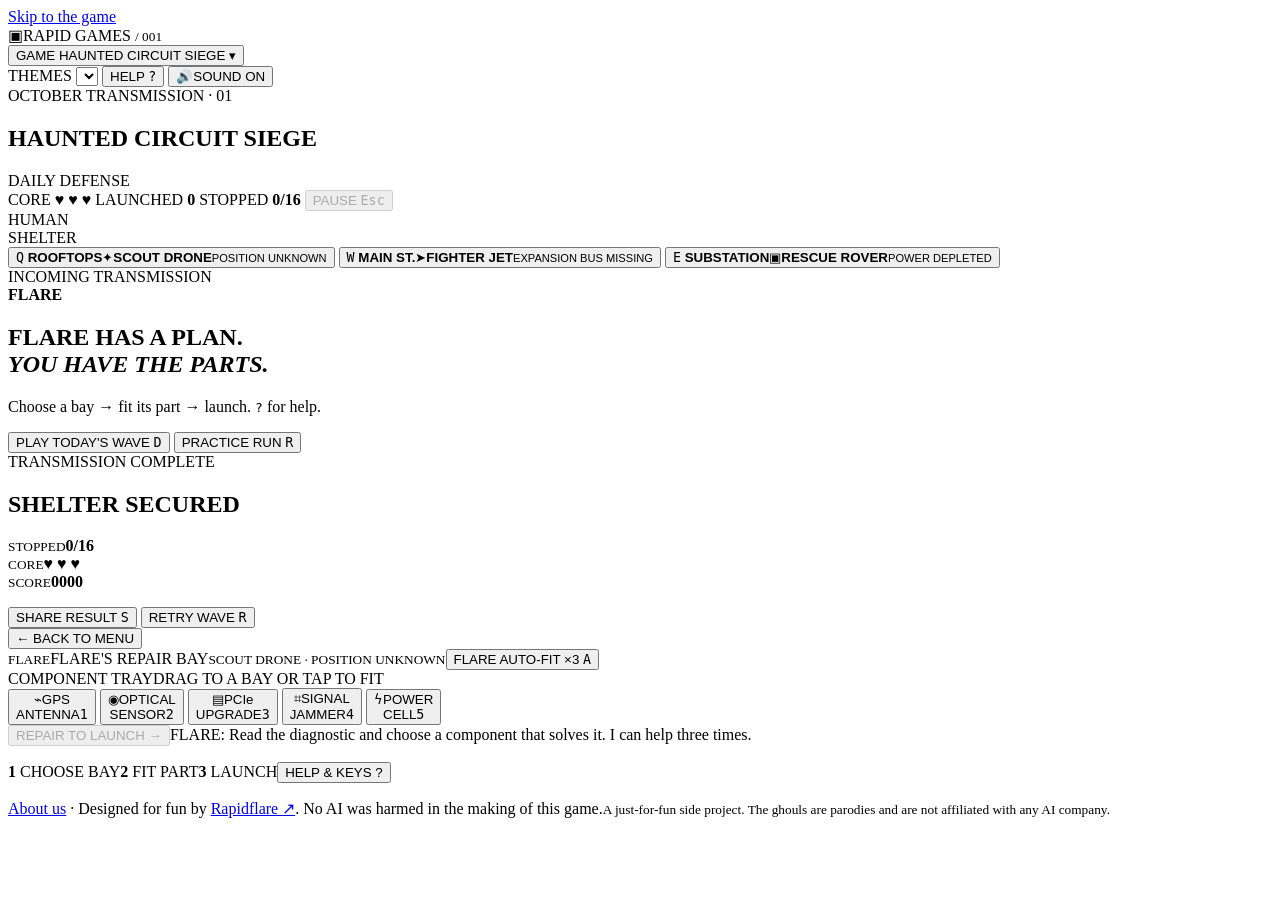
==== commit efce978e: "Make Rapid Games discoverable and add consented analytics" ====
--- a/public/index.html
+++ b/public/index.html
@@ -4,8 +4,9 @@
     <meta charset="utf-8">
     <meta name="viewport" content="width=device-width, initial-scale=1, viewport-fit=cover">
     <meta name="theme-color" content="#141023">
-    <meta name="description" content="A just-for-fun daily arcade game. Help Flare repair friendly craft and launch them against a frontier AI's ghouls.">
-    <meta name="robots" content="noindex">
+    <link rel="canonical" href="https://games.rapidflare.ai/">
+    <meta name="author" content="Rapidflare">
+    <meta name="description" content="Play Haunted Circuit Siege, a daily electronics arcade game made by Rapidflare, the AI product intelligence team for electronics.">
     <meta property="og:site_name" content="Rapid Games">
     <meta property="og:title" content="Haunted Circuit Siege">
     <meta property="og:description" content="A just-for-fun Halloween arcade game from the Rapidflare team. Repair friendly craft with Flare and stop the ghouls.">
@@ -19,6 +20,7 @@
     <meta name="twitter:title" content="Haunted Circuit Siege">
     <meta name="twitter:description" content="A just-for-fun Halloween arcade game from the Rapidflare team.">
     <meta name="twitter:image" content="https://games.rapidflare.ai/og/circuit-siege.png">
+    <script type="application/ld+json">{"@context":"https://schema.org","@type":"VideoGame","name":"Haunted Circuit Siege","url":"https://games.rapidflare.ai/","creator":{"@type":"Organization","name":"Rapidflare","url":"https://www.rapidflare.ai/"},"playMode":"SinglePlayer","applicationCategory":"Game"}</script>
     <title>Haunted Circuit Siege · Rapid Games</title>
     <link rel="icon" href="/favicon.svg" type="image/svg+xml">
     <link rel="stylesheet" href="/style.css">
@@ -80,7 +82,7 @@
                 <div class="tiny-kicker">INCOMING TRANSMISSION</div>
                 <div class="ai-avatar flare-avatar" aria-hidden="true"><span class="flare-icon" data-flare-tool="wrench"></span><b>FLARE</b></div>
                 <h2 id="intro-heading">FLARE HAS A PLAN.<br><em>YOU HAVE THE PARTS.</em></h2>
-                <p class="intro-hint">New here? Press <kbd>?</kbd> for how to play.</p>
+                <p class="intro-hint">Choose a bay → fit its part → launch. <kbd>?</kbd> for help.</p>
                 <div class="intro-actions">
                   <button id="daily-start" class="primary-button" type="button" aria-keyshortcuts="D">PLAY TODAY'S WAVE <kbd aria-hidden="true">D</kbd></button>
                   <button id="practice-start" class="text-button" type="button" aria-keyshortcuts="R">PRACTICE RUN <kbd aria-hidden="true">R</kbd></button>
@@ -112,13 +114,13 @@
               <button type="button" class="part" data-part="power" draggable="true" aria-keyshortcuts="5"><span class="part-icon">ϟ</span><span>POWER<br>CELL</span><kbd aria-hidden="true">5</kbd></button>
             </div>
             <div class="launch-row"><button id="launch-button" class="launch-button" type="button" aria-keyshortcuts="L Space" disabled>REPAIR TO LAUNCH <span>→</span></button><span id="flare-message" class="flare-message" role="status">FLARE: Read the diagnostic and choose a component that solves it. I can help three times.</span></div>
-            <p class="quick-keys" aria-label="Quick keyboard guide"><span>LANES <kbd>Q</kbd><kbd>W</kbd><kbd>E</kbd></span><span>PARTS <kbd>1</kbd>–<kbd>5</kbd></span><span>LAUNCH <kbd>Space</kbd></span><span>AUTO-FIT <kbd>A</kbd></span><span>PAUSE <kbd>Esc</kbd></span></p>
+            <p class="quick-keys" aria-label="Three steps to play"><span><b>1</b> CHOOSE BAY</span><span><b>2</b> FIT PART</span><span><b>3</b> LAUNCH</span><button class="quick-help" type="button">HELP &amp; KEYS ?</button></p>
           </div>
         </section>
 
       </main>
 
-      <footer>Designed for fun by <a href="https://www.rapidflare.ai/" target="_blank" rel="noopener noreferrer">Rapidflare <span aria-hidden="true">↗</span></a>. No AI was harmed in the making of this game.<small class="disclaimer">A just-for-fun side project. The ghouls are parodies and are not affiliated with any AI company.</small></footer>
+      <footer><a class="footer-about" href="/about.html">About us</a><span aria-hidden="true"> · </span>Designed for fun by <a href="https://www.rapidflare.ai/" target="_blank" rel="noopener noreferrer">Rapidflare <span aria-hidden="true">↗</span></a>. No AI was harmed in the making of this game.<small class="disclaimer">A just-for-fun side project. The ghouls are parodies and are not affiliated with any AI company.</small></footer>
     </div>
 
     <dialog id="splash" class="splash" aria-labelledby="splash-title">
@@ -127,7 +129,7 @@
         <h2 id="splash-title" class="splash-title">HAUNTED<br><span>CIRCUIT SIEGE</span></h2>
         <p id="subtitle" class="subtitle">Frontier AI raised an army of ghouls. Flare is on our side.</p>
         <div class="splash-cast" aria-hidden="true"><span class="splash-flare"><span class="flare-icon" data-flare-tool="wrench"></span><b>FLARE</b></span><span class="versus">VS</span><div id="splash-ghouls" class="splash-ghouls"></div></div>
-        <p id="story" class="splash-story">Flare, a friendly AI, scans each craft for faults. Read the diagnostic, choose the component that solves it, and launch from the shelter to stop the ghouls.</p>
+        <p id="story" class="splash-story">Choose a bay. Fit the part that fixes its fault. Launch to stop the ghouls.</p>
         <div class="intro-actions">
           <button class="primary-button" type="button" data-action="daily" data-shortcut="d" aria-keyshortcuts="D" autofocus>PLAY TODAY'S WAVE <kbd aria-hidden="true">D</kbd></button>
           <button class="text-button" type="button" data-action="practice" data-shortcut="r" aria-keyshortcuts="R">PRACTICE RUN <kbd aria-hidden="true">R</kbd></button>
@@ -142,7 +144,7 @@
 
     <dialog id="help-panel" class="help-panel" aria-labelledby="help-title">
       <div class="help-head"><h2 id="help-title">HOW TO PLAY</h2><button type="button" class="help-close" data-action="close" aria-label="Close help"><span aria-hidden="true">✕</span> <kbd aria-hidden="true">Esc</kbd></button></div>
-      <p>Pick a craft bay and read its fault. Tap a component or drag it directly onto the bay, then launch from the shelter. Selecting a bay does not change its fault. A correct fit advances the fighter to its second fault; launching gives the bay a new fault. Wrong fits cost points. Flare Auto-Fit solves one fault per use, three times per wave. Pause with the visible button to inspect the board; fitting or launching resumes play. Opening this panel also pauses the game.</p>
+      <ol class="help-steps"><li><strong>Choose a bay</strong> and read its fault.</li><li><strong>Fit a part</strong> by tapping it or dragging it onto a bay. The fighter needs two repairs.</li><li><strong>Launch</strong> the ready craft. The bay gets a new fault.</li></ol><p>Wrong parts cost points. Flare can auto-fit three parts per wave. Pause to plan; fitting or launching resumes play.</p>
       <p class="help-note"><strong>One wave, every day.</strong> The daily wave is the same worldwide until midnight UTC. Practice runs are unlimited. No account needed.</p>
       <h3 class="micro-label">KEYBOARD</h3>
       <dl class="key-list">
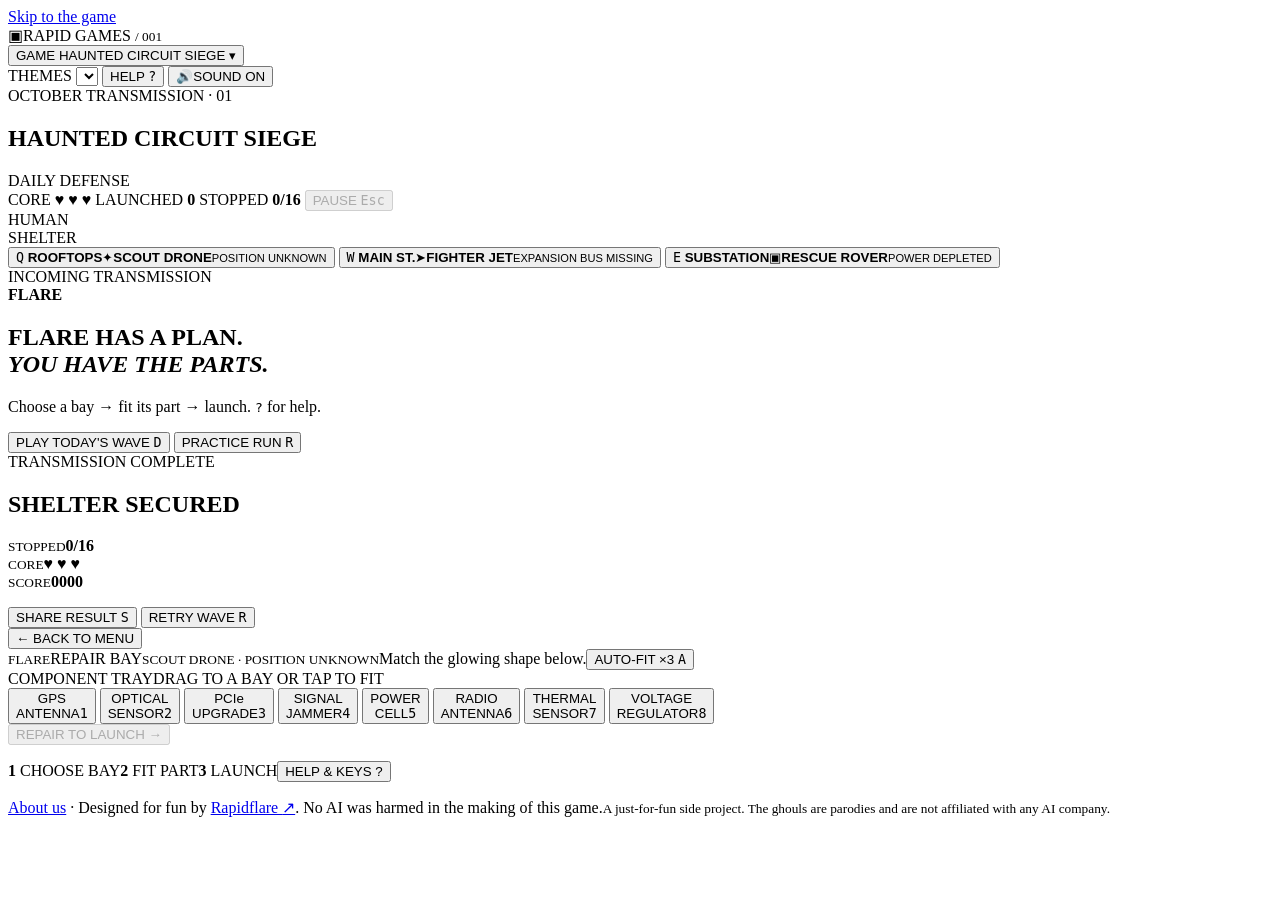
==== commit 17b9eeb0: "Add visual repair cues and richer game screens" ====
--- a/public/index.html
+++ b/public/index.html
@@ -23,7 +23,7 @@
     <script type="application/ld+json">{"@context":"https://schema.org","@type":"VideoGame","name":"Haunted Circuit Siege","url":"https://games.rapidflare.ai/","creator":{"@type":"Organization","name":"Rapidflare","url":"https://www.rapidflare.ai/"},"playMode":"SinglePlayer","applicationCategory":"Game"}</script>
     <title>Haunted Circuit Siege · Rapid Games</title>
     <link rel="icon" href="/favicon.svg" type="image/svg+xml">
-    <link rel="stylesheet" href="/style.css">
+    <link rel="stylesheet" href="/style.css?v=20261030-visual-ui-3">
     <script type="module" src="/game.mjs"></script>
   </head>
   <body data-theme="halloween">
@@ -67,13 +67,13 @@
             <div class="moon" aria-hidden="true"></div>
             <div class="lane-list">
               <button class="lane selected" type="button" data-lane="0" aria-keyshortcuts="Q" aria-label="Select scout drone bay">
-                <span class="lane-name"><kbd aria-hidden="true">Q</kbd> <b>ROOFTOPS</b></span><span class="rail"></span><span class="bay-card"><span class="craft-icon">✦</span><span class="bay-detail"><strong>SCOUT DRONE</strong><small class="requirement">POSITION UNKNOWN</small></span></span><span class="shot-layer"></span><span class="bot-layer"></span>
+                <span class="lane-name"><kbd aria-hidden="true">Q</kbd> <b>ROOFTOPS</b></span><span class="rail"></span><span class="bay-card"><span class="craft-icon">✦</span><span class="bay-detail"><strong>SCOUT DRONE</strong><small class="requirement"><span class="fault-icon" aria-hidden="true"></span><span class="fault-label">POSITION UNKNOWN</span></small></span></span><span class="shot-layer"></span><span class="bot-layer"></span>
               </button>
               <button class="lane" type="button" data-lane="1" aria-keyshortcuts="W" aria-label="Select fighter jet bay">
-                <span class="lane-name"><kbd aria-hidden="true">W</kbd> <b>MAIN ST.</b></span><span class="rail"></span><span class="bay-card"><span class="craft-icon">➤</span><span class="bay-detail"><strong>FIGHTER JET</strong><small class="requirement">EXPANSION BUS MISSING</small></span></span><span class="shot-layer"></span><span class="bot-layer"></span>
+                <span class="lane-name"><kbd aria-hidden="true">W</kbd> <b>MAIN ST.</b></span><span class="rail"></span><span class="bay-card"><span class="craft-icon">➤</span><span class="bay-detail"><strong>FIGHTER JET</strong><small class="requirement"><span class="fault-icon" aria-hidden="true"></span><span class="fault-label">EXPANSION BUS MISSING</span></small></span></span><span class="shot-layer"></span><span class="bot-layer"></span>
               </button>
               <button class="lane" type="button" data-lane="2" aria-keyshortcuts="E" aria-label="Select rescue rover bay">
-                <span class="lane-name"><kbd aria-hidden="true">E</kbd> <b>SUBSTATION</b></span><span class="rail"></span><span class="bay-card"><span class="craft-icon">▣</span><span class="bay-detail"><strong>RESCUE ROVER</strong><small class="requirement">POWER DEPLETED</small></span></span><span class="shot-layer"></span><span class="bot-layer"></span>
+                <span class="lane-name"><kbd aria-hidden="true">E</kbd> <b>SUBSTATION</b></span><span class="rail"></span><span class="bay-card"><span class="craft-icon">▣</span><span class="bay-detail"><strong>RESCUE ROVER</strong><small class="requirement"><span class="fault-icon" aria-hidden="true"></span><span class="fault-label">POWER DEPLETED</span></small></span></span><span class="shot-layer"></span><span class="bot-layer"></span>
               </button>
             </div>
             <div id="pause-banner" class="pause-banner" hidden><span><strong>PAUSED · FIT OR LAUNCH TO RESUME</strong></span><button id="resume-button" type="button">RESUME</button><button id="quit-button" type="button">QUIT</button></div>
@@ -104,16 +104,19 @@
           </div>
 
           <div class="control-panel">
-            <div class="panel-title"><span class="flare-face flare-avatar" aria-hidden="true"><span class="flare-icon" data-flare-tool="wrench"></span><small>FLARE</small></span><span>FLARE'S REPAIR BAY<small id="selected-bay" class="selected-bay">SCOUT DRONE · POSITION UNKNOWN</small></span><button id="assist-button" class="assist-button" type="button" aria-keyshortcuts="A" title="Flare fits one correct component in the selected bay. Three uses per wave.">FLARE AUTO-FIT ×3 <kbd aria-hidden="true">A</kbd></button></div>
+            <div class="panel-title"><span class="flare-face flare-avatar" aria-hidden="true"><span class="flare-icon" data-flare-tool="wrench"></span><small>FLARE</small></span><span id="selected-fault-icon" class="selected-fault-icon" aria-hidden="true"></span><span class="repair-heading">REPAIR BAY<small id="selected-bay" class="selected-bay">SCOUT DRONE · POSITION UNKNOWN</small></span><span id="flare-message" class="flare-message flare-bubble" role="status">Match the glowing shape below.</span><button id="assist-button" class="assist-button" type="button" aria-keyshortcuts="A" title="Flare fits one correct component in the selected bay. Three uses per wave.">AUTO-FIT ×3 <kbd aria-hidden="true">A</kbd></button></div>
             <div class="parts-title"><span>COMPONENT TRAY</span><span>DRAG TO A BAY OR TAP TO FIT</span></div>
             <div class="parts-tray">
-              <button type="button" class="part" data-part="gps" draggable="true" aria-keyshortcuts="1"><span class="part-icon">⌁</span><span>GPS<br>ANTENNA</span><kbd aria-hidden="true">1</kbd></button>
-              <button type="button" class="part" data-part="sensor" draggable="true" aria-keyshortcuts="2"><span class="part-icon">◉</span><span>OPTICAL<br>SENSOR</span><kbd aria-hidden="true">2</kbd></button>
-              <button type="button" class="part" data-part="pcie" draggable="true" aria-keyshortcuts="3"><span class="part-icon">▤</span><span>PCIe<br>UPGRADE</span><kbd aria-hidden="true">3</kbd></button>
-              <button type="button" class="part" data-part="jammer" draggable="true" aria-keyshortcuts="4"><span class="part-icon">⌗</span><span>SIGNAL<br>JAMMER</span><kbd aria-hidden="true">4</kbd></button>
-              <button type="button" class="part" data-part="power" draggable="true" aria-keyshortcuts="5"><span class="part-icon">ϟ</span><span>POWER<br>CELL</span><kbd aria-hidden="true">5</kbd></button>
+              <button type="button" class="part" data-part="gps" draggable="true" aria-keyshortcuts="1"><span class="part-icon" aria-hidden="true"></span><span>GPS<br>ANTENNA</span><kbd aria-hidden="true">1</kbd></button>
+              <button type="button" class="part" data-part="sensor" draggable="true" aria-keyshortcuts="2"><span class="part-icon" aria-hidden="true"></span><span>OPTICAL<br>SENSOR</span><kbd aria-hidden="true">2</kbd></button>
+              <button type="button" class="part" data-part="pcie" draggable="true" aria-keyshortcuts="3"><span class="part-icon" aria-hidden="true"></span><span>PCIe<br>UPGRADE</span><kbd aria-hidden="true">3</kbd></button>
+              <button type="button" class="part" data-part="jammer" draggable="true" aria-keyshortcuts="4"><span class="part-icon" aria-hidden="true"></span><span>SIGNAL<br>JAMMER</span><kbd aria-hidden="true">4</kbd></button>
+              <button type="button" class="part" data-part="power" draggable="true" aria-keyshortcuts="5"><span class="part-icon" aria-hidden="true"></span><span>POWER<br>CELL</span><kbd aria-hidden="true">5</kbd></button>
+              <button type="button" class="part" data-part="radio" draggable="true" aria-keyshortcuts="6"><span class="part-icon" aria-hidden="true"></span><span>RADIO<br>ANTENNA</span><kbd aria-hidden="true">6</kbd></button>
+              <button type="button" class="part" data-part="thermal" draggable="true" aria-keyshortcuts="7"><span class="part-icon" aria-hidden="true"></span><span>THERMAL<br>SENSOR</span><kbd aria-hidden="true">7</kbd></button>
+              <button type="button" class="part" data-part="regulator" draggable="true" aria-keyshortcuts="8"><span class="part-icon" aria-hidden="true"></span><span>VOLTAGE<br>REGULATOR</span><kbd aria-hidden="true">8</kbd></button>
             </div>
-            <div class="launch-row"><button id="launch-button" class="launch-button" type="button" aria-keyshortcuts="L Space" disabled>REPAIR TO LAUNCH <span>→</span></button><span id="flare-message" class="flare-message" role="status">FLARE: Read the diagnostic and choose a component that solves it. I can help three times.</span></div>
+            <div class="launch-row"><button id="launch-button" class="launch-button" type="button" aria-keyshortcuts="L Space" disabled>REPAIR TO LAUNCH <span>→</span></button></div>
             <p class="quick-keys" aria-label="Three steps to play"><span><b>1</b> CHOOSE BAY</span><span><b>2</b> FIT PART</span><span><b>3</b> LAUNCH</span><button class="quick-help" type="button">HELP &amp; KEYS ?</button></p>
           </div>
         </section>
@@ -144,12 +147,12 @@
 
     <dialog id="help-panel" class="help-panel" aria-labelledby="help-title">
       <div class="help-head"><h2 id="help-title">HOW TO PLAY</h2><button type="button" class="help-close" data-action="close" aria-label="Close help"><span aria-hidden="true">✕</span> <kbd aria-hidden="true">Esc</kbd></button></div>
-      <ol class="help-steps"><li><strong>Choose a bay</strong> and read its fault.</li><li><strong>Fit a part</strong> by tapping it or dragging it onto a bay. The fighter needs two repairs.</li><li><strong>Launch</strong> the ready craft. The bay gets a new fault.</li></ol><p>Wrong parts cost points. Flare can auto-fit three parts per wave. Pause to plan; fitting or launching resumes play.</p>
+      <ol class="help-steps"><li><strong>Choose a bay.</strong> Spot its glowing fault shape.</li><li><strong>Match the shape</strong> in the part tray. Tap or drag to fit. The fighter needs two repairs.</li><li><strong>Launch</strong> the ready craft. The bay gets a new fault.</li></ol><p>Wrong fits cost 60 points and pause repairs for 1.6 seconds. Flare can auto-fit three parts per wave.</p>
       <p class="help-note"><strong>One wave, every day.</strong> The daily wave is the same worldwide until midnight UTC. Practice runs are unlimited. No account needed.</p>
       <h3 class="micro-label">KEYBOARD</h3>
       <dl class="key-list">
         <div><dt><kbd>Q</kbd> <kbd>W</kbd> <kbd>E</kbd> or <kbd>↑</kbd> <kbd>↓</kbd></dt><dd>Choose a lane</dd></div>
-        <div><dt><kbd>1</kbd> <kbd>2</kbd> <kbd>3</kbd> <kbd>4</kbd> <kbd>5</kbd></dt><dd>Fit GPS, optical sensor, PCIe, jammer, power cell</dd></div>
+        <div><dt><kbd>1</kbd>–<kbd>8</kbd></dt><dd>Fit the matching part, left to right, top to bottom</dd></div>
         <div><dt><kbd>Space</kbd> or <kbd>L</kbd></dt><dd>Launch the selected craft</dd></div>
         <div><dt><kbd>A</kbd></dt><dd>Flare auto-fits one correct part</dd></div>
         <div><dt><kbd>Esc</kbd></dt><dd>Pause or resume; close this panel. Fitting or launching while paused also resumes.</dd></div>
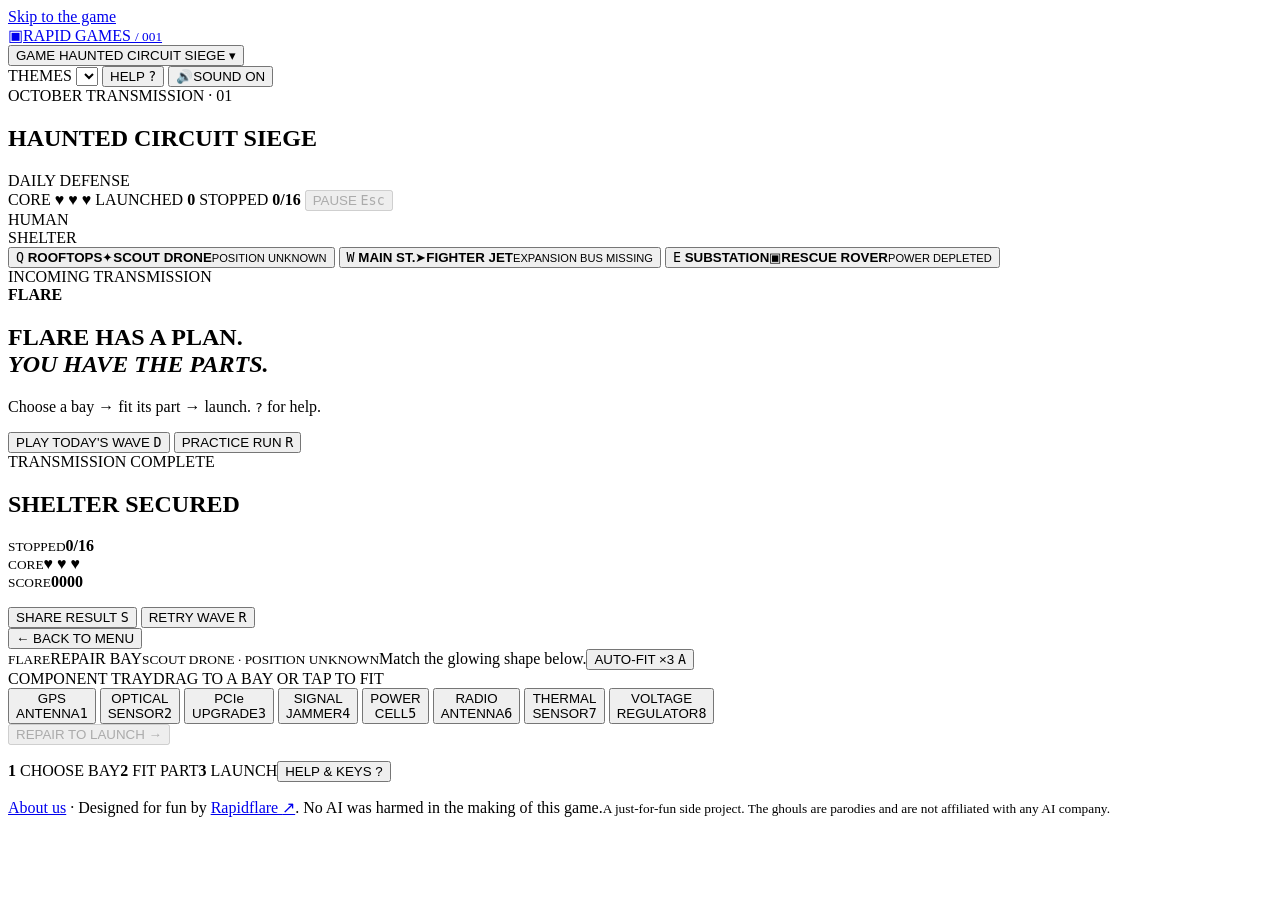
==== commit e7b9a691: "Keep result screens visible and restore social share images" ====
--- a/public/index.html
+++ b/public/index.html
@@ -23,14 +23,14 @@
     <script type="application/ld+json">{"@context":"https://schema.org","@type":"VideoGame","name":"Haunted Circuit Siege","url":"https://games.rapidflare.ai/","creator":{"@type":"Organization","name":"Rapidflare","url":"https://www.rapidflare.ai/"},"playMode":"SinglePlayer","applicationCategory":"Game"}</script>
     <title>Haunted Circuit Siege · Rapid Games</title>
     <link rel="icon" href="/favicon.svg" type="image/svg+xml">
-    <link rel="stylesheet" href="/style.css?v=20261030-visual-ui-3">
+    <link rel="stylesheet" href="/style.css?v=20261030-visual-ui-4">
     <script type="module" src="/game.mjs"></script>
   </head>
   <body data-theme="halloween">
     <a class="skip-link" href="#game-cabinet">Skip to the game</a>
     <div class="page-shell">
       <header class="masthead">
-        <div class="brand"><span class="brand-mark" aria-hidden="true">▣</span><span>RAPID GAMES <small>/ 001</small></span></div>
+        <a class="brand" href="/" aria-label="Rapid Games home"><span class="brand-mark" aria-hidden="true">▣</span><span>RAPID GAMES <small>/ 001</small></span></a>
         <div class="masthead-tools">
           <nav class="game-picker" aria-label="Games">
             <button id="game-menu-button" class="menu-button" type="button" aria-expanded="false" aria-controls="game-menu"><span class="menu-kicker">GAME</span> <span class="menu-current">HAUNTED CIRCUIT SIEGE</span> <span aria-hidden="true">▾</span></button>
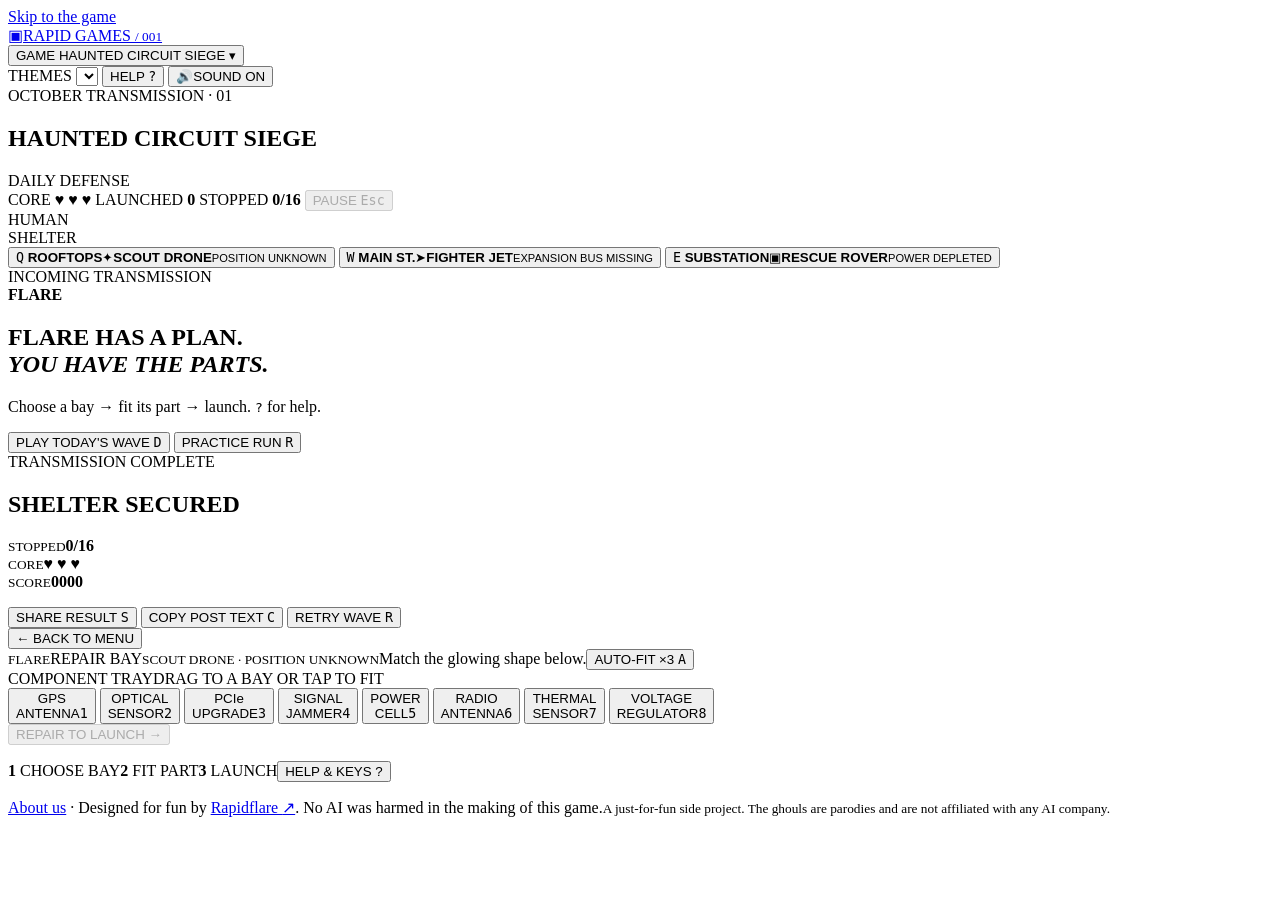
==== commit d19688b9: "Fix Space launch after pointer play and simplify desktop result sharing" ====
--- a/public/index.html
+++ b/public/index.html
@@ -96,6 +96,7 @@
                 <p id="best-line" class="best-line"></p>
                 <div class="intro-actions">
                   <button id="share-button" class="primary-button" type="button" aria-keyshortcuts="S">SHARE RESULT <kbd aria-hidden="true">S</kbd></button>
+                  <button id="copy-post-button" class="text-button" type="button" aria-keyshortcuts="C">COPY POST TEXT <kbd aria-hidden="true">C</kbd></button>
                   <button id="retry-button" class="text-button" type="button" aria-keyshortcuts="R">RETRY WAVE <kbd aria-hidden="true">R</kbd></button>
                 </div>
                 <button id="home-button" class="home-button" type="button">← BACK TO MENU</button>
